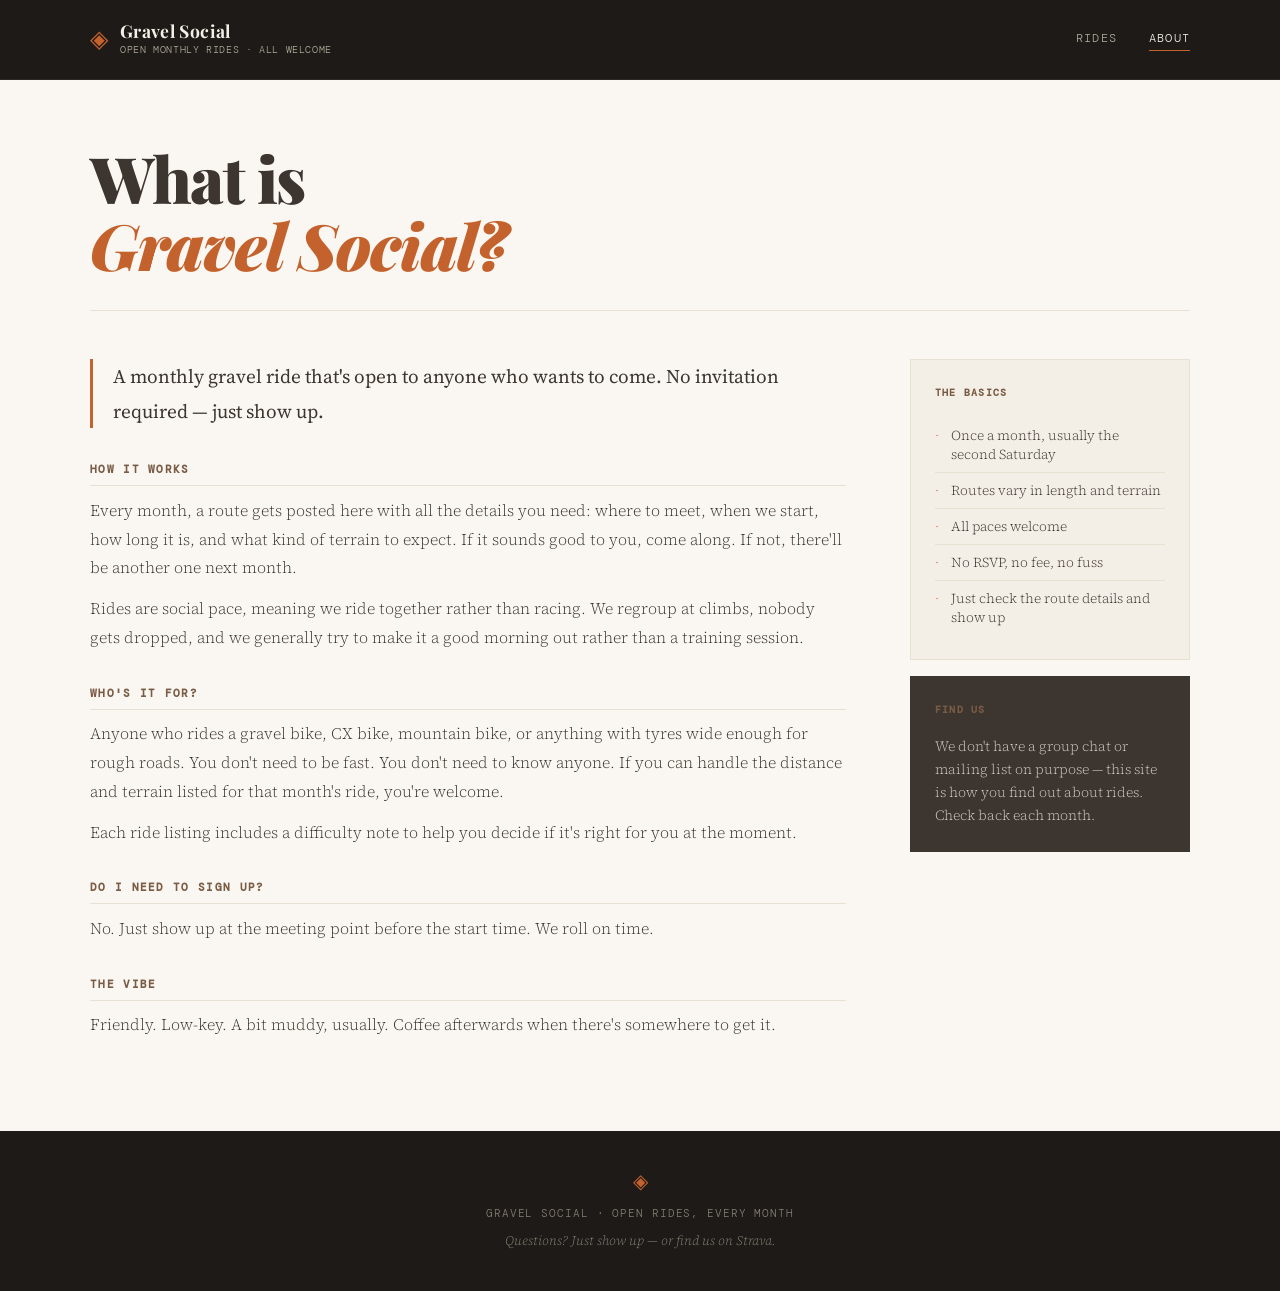
==== about.html @ 765bb306 "Add files via upload" ====
<!DOCTYPE html>
<html lang="en">
<head>
  <meta charset="UTF-8" />
  <meta name="viewport" content="width=device-width, initial-scale=1.0" />
  <title>About · Gravel Social</title>
  <link rel="preconnect" href="https://fonts.googleapis.com" />
  <link rel="preconnect" href="https://fonts.gstatic.com" crossorigin />
  <link href="https://fonts.googleapis.com/css2?family=Playfair+Display:ital,wght@0,700;0,900;1,700&family=Source+Serif+4:ital,wght@0,300;0,400;1,300&family=DM+Mono:wght@400;500&display=swap" rel="stylesheet" />
  <link rel="stylesheet" href="style.css" />
</head>
<body>

  <header class="site-header">
    <div class="header-inner">
      <div class="logo-block">
        <span class="logo-mark">◈</span>
        <div>
          <div class="logo-title">Gravel Social</div>
          <div class="logo-sub">Open monthly rides · All welcome</div>
        </div>
      </div>
      <nav class="site-nav">
        <a href="index.html">Rides</a>
        <a href="about.html" class="active">About</a>
      </nav>
    </div>
  </header>

  <main class="ride-page">
    <div class="ride-page-inner about-page">

      <h1 class="ride-page-title about-title">What is<br><em>Gravel Social?</em></h1>

      <div class="about-body">
        <div class="about-main">
          <p class="about-lead">A monthly gravel ride that's open to anyone who wants to come. No invitation required — just show up.</p>

          <h2>How it works</h2>
          <p>Every month, a route gets posted here with all the details you need: where to meet, when we start, how long it is, and what kind of terrain to expect. If it sounds good to you, come along. If not, there'll be another one next month.</p>
          <p>Rides are social pace, meaning we ride together rather than racing. We regroup at climbs, nobody gets dropped, and we generally try to make it a good morning out rather than a training session.</p>

          <h2>Who's it for?</h2>
          <p>Anyone who rides a gravel bike, CX bike, mountain bike, or anything with tyres wide enough for rough roads. You don't need to be fast. You don't need to know anyone. If you can handle the distance and terrain listed for that month's ride, you're welcome.</p>
          <p>Each ride listing includes a difficulty note to help you decide if it's right for you at the moment.</p>

          <h2>Do I need to sign up?</h2>
          <p>No. Just show up at the meeting point before the start time. We roll on time.</p>

          <h2>The vibe</h2>
          <p>Friendly. Low-key. A bit muddy, usually. Coffee afterwards when there's somewhere to get it.</p>
        </div>

        <aside class="about-sidebar">
          <div class="sidebar-card">
            <h3>The basics</h3>
            <ul class="sidebar-list sidebar-list--plain">
              <li>Once a month, usually the second Saturday</li>
              <li>Routes vary in length and terrain</li>
              <li>All paces welcome</li>
              <li>No RSVP, no fee, no fuss</li>
              <li>Just check the route details and show up</li>
            </ul>
          </div>
          <div class="sidebar-card sidebar-card--note">
            <h3>Find us</h3>
            <p>We don't have a group chat or mailing list on purpose — this site is how you find out about rides. Check back each month.</p>
          </div>
        </aside>
      </div>

    </div>
  </main>

  <footer class="site-footer">
    <div class="footer-inner">
      <span class="logo-mark">◈</span>
      <p>Gravel Social · Open rides, every month</p>
      <p class="footer-note">Questions? Just show up — or find us on Strava.</p>
    </div>
  </footer>

</body>
</html>
---- style.css ----
/* ============================================================
   GRAVEL SOCIAL — Stylesheet
   Earthy outdoor editorial aesthetic
   ============================================================ */

:root {
  --clay:    #c4622d;
  --stone:   #3d3530;
  --parchment: #f4efe6;
  --cream:   #faf7f2;
  --bark:    #7a5c45;
  --moss:    #5a6646;
  --dust:    #e8e0d0;
  --pale:    #b0a898;
  --ink:     #1e1a17;

  --font-display: 'Playfair Display', Georgia, serif;
  --font-body:    'Source Serif 4', Georgia, serif;
  --font-mono:    'DM Mono', monospace;
}

*, *::before, *::after { box-sizing: border-box; margin: 0; padding: 0; }

html { font-size: 16px; scroll-behavior: smooth; }

body {
  background-color: var(--cream);
  color: var(--stone);
  font-family: var(--font-body);
  font-weight: 300;
  line-height: 1.7;
  min-height: 100vh;
  display: flex;
  flex-direction: column;
}

main { flex: 1; }

img { max-width: 100%; display: block; }

a { color: inherit; text-decoration: none; }

/* ============================================================
   HEADER
   ============================================================ */

.site-header {
  background: var(--ink);
  color: var(--parchment);
  padding: 1.25rem 2rem;
  position: sticky;
  top: 0;
  z-index: 100;
  border-bottom: 1px solid rgba(255,255,255,0.07);
}

.header-inner {
  max-width: 1100px;
  margin: 0 auto;
  display: flex;
  align-items: center;
  justify-content: space-between;
  gap: 1rem;
}

.logo-block {
  display: flex;
  align-items: center;
  gap: 0.75rem;
}

.logo-mark {
  font-size: 1.5rem;
  color: var(--clay);
  line-height: 1;
}

.logo-title {
  font-family: var(--font-display);
  font-weight: 700;
  font-size: 1.1rem;
  letter-spacing: 0.02em;
  line-height: 1.2;
}

.logo-sub {
  font-family: var(--font-mono);
  font-size: 0.65rem;
  color: var(--pale);
  letter-spacing: 0.06em;
  text-transform: uppercase;
}

.site-nav {
  display: flex;
  gap: 2rem;
}

.site-nav a {
  font-family: var(--font-mono);
  font-size: 0.75rem;
  letter-spacing: 0.1em;
  text-transform: uppercase;
  color: var(--pale);
  transition: color 0.2s;
  padding-bottom: 2px;
  border-bottom: 1px solid transparent;
}

.site-nav a:hover,
.site-nav a.active {
  color: var(--parchment);
  border-bottom-color: var(--clay);
}

/* ============================================================
   HERO
   ============================================================ */

.hero {
  position: relative;
  background: var(--stone);
  color: var(--parchment);
  padding: 5rem 2rem 5rem;
  overflow: hidden;
}

.hero-texture {
  position: absolute;
  inset: 0;
  background-image:
    radial-gradient(ellipse at 20% 50%, rgba(196,98,45,0.15) 0%, transparent 60%),
    repeating-linear-gradient(
      45deg,
      transparent,
      transparent 40px,
      rgba(255,255,255,0.015) 40px,
      rgba(255,255,255,0.015) 41px
    );
  pointer-events: none;
}

.hero-inner {
  max-width: 1100px;
  margin: 0 auto;
  position: relative;
  z-index: 1;
  max-width: 600px;
}

.hero-label {
  font-family: var(--font-mono);
  font-size: 0.72rem;
  letter-spacing: 0.14em;
  text-transform: uppercase;
  color: var(--clay);
  margin-bottom: 1.25rem;
}

.hero-title {
  font-family: var(--font-display);
  font-size: clamp(2.8rem, 6vw, 4.5rem);
  font-weight: 900;
  line-height: 1.05;
  letter-spacing: -0.02em;
  margin-bottom: 1.5rem;
  color: var(--parchment);
}

.hero-title em {
  font-style: italic;
  color: var(--clay);
}

.hero-body {
  font-size: 1.05rem;
  color: rgba(244,239,230,0.75);
  max-width: 480px;
  line-height: 1.75;
}

.hero-wheel {
  position: absolute;
  right: -2rem;
  top: 50%;
  transform: translateY(-50%);
  width: min(380px, 45vw);
  opacity: 0.08;
  color: var(--parchment);
  animation: spin 60s linear infinite;
}

@keyframes spin {
  from { transform: translateY(-50%) rotate(0deg); }
  to   { transform: translateY(-50%) rotate(360deg); }
}

/* ============================================================
   RIDES SECTION
   ============================================================ */

.rides-section {
  max-width: 1100px;
  margin: 0 auto;
  padding: 4rem 2rem;
}

.section-header {
  display: flex;
  align-items: center;
  gap: 1.5rem;
  margin-bottom: 2rem;
}

.section-header h2 {
  font-family: var(--font-mono);
  font-size: 0.72rem;
  letter-spacing: 0.14em;
  text-transform: uppercase;
  color: var(--bark);
  white-space: nowrap;
}

.section-rule {
  flex: 1;
  height: 1px;
  background: var(--dust);
}

.past-header {
  margin-top: 4rem;
}

/* ============================================================
   RIDE CARDS
   ============================================================ */

.rides-list {
  display: flex;
  flex-direction: column;
  gap: 1px;
}

.ride-card {
  display: grid;
  grid-template-columns: 90px 1fr auto;
  gap: 1.5rem;
  align-items: center;
  padding: 1.75rem 2rem;
  background: var(--parchment);
  border: 1px solid var(--dust);
  transition: all 0.2s ease;
  text-decoration: none;
  color: var(--stone);
  position: relative;
}

.ride-card::before {
  content: '';
  position: absolute;
  left: 0;
  top: 0;
  bottom: 0;
  width: 3px;
  background: var(--clay);
  opacity: 0;
  transition: opacity 0.2s;
}

.ride-card:hover {
  background: white;
  transform: translateX(4px);
  box-shadow: -4px 0 0 var(--clay), 0 4px 20px rgba(0,0,0,0.08);
}

.ride-card:hover::before { opacity: 1; }

.ride-card.past {
  opacity: 0.75;
}

.ride-card.past:hover {
  opacity: 1;
}

/* Date block */
.ride-date-block {
  display: flex;
  flex-direction: column;
  align-items: center;
  text-align: center;
  border-right: 1px solid var(--dust);
  padding-right: 1.5rem;
}

.ride-month {
  font-family: var(--font-mono);
  font-size: 0.65rem;
  letter-spacing: 0.1em;
  text-transform: uppercase;
  color: var(--bark);
}

.ride-day {
  font-family: var(--font-display);
  font-size: 2.4rem;
  font-weight: 900;
  line-height: 1;
  color: var(--stone);
}

.ride-year {
  font-family: var(--font-mono);
  font-size: 0.6rem;
  color: var(--pale);
}

/* Ride info */
.ride-info { flex: 1; }

.ride-meta-row {
  display: flex;
  align-items: center;
  gap: 1rem;
  margin-bottom: 0.4rem;
}

.tag {
  font-family: var(--font-mono);
  font-size: 0.6rem;
  letter-spacing: 0.1em;
  text-transform: uppercase;
  padding: 0.2em 0.6em;
  border-radius: 2px;
}

.tag--upcoming {
  background: var(--clay);
  color: white;
}

.tag--past {
  background: var(--dust);
  color: var(--bark);
}

.ride-distance {
  font-family: var(--font-mono);
  font-size: 0.68rem;
  color: var(--pale);
}

.ride-name {
  font-family: var(--font-display);
  font-size: 1.3rem;
  font-weight: 700;
  line-height: 1.2;
  margin-bottom: 0.4rem;
}

.ride-teaser {
  font-size: 0.88rem;
  color: var(--bark);
  margin-bottom: 0.75rem;
  line-height: 1.55;
}

.ride-details-row {
  display: flex;
  gap: 1.5rem;
  flex-wrap: wrap;
}

.detail-item {
  font-family: var(--font-mono);
  font-size: 0.68rem;
  color: var(--stone);
}

.ride-arrow {
  font-size: 1.25rem;
  color: var(--pale);
  transition: all 0.2s;
  padding-left: 1rem;
}

.ride-card:hover .ride-arrow {
  color: var(--clay);
  transform: translateX(4px);
}

/* ============================================================
   RIDE DETAIL PAGE
   ============================================================ */

.ride-page {
  padding: 3rem 2rem 5rem;
}

.ride-page-inner {
  max-width: 1100px;
  margin: 0 auto;
}

.back-link {
  font-family: var(--font-mono);
  font-size: 0.72rem;
  letter-spacing: 0.08em;
  text-transform: uppercase;
  color: var(--bark);
  display: inline-block;
  margin-bottom: 2.5rem;
  transition: color 0.2s;
}

.back-link:hover { color: var(--clay); }

.ride-page-header {
  margin-bottom: 3rem;
  padding-bottom: 2.5rem;
  border-bottom: 1px solid var(--dust);
}

.ride-page-date {
  display: flex;
  align-items: center;
  gap: 1rem;
  margin-bottom: 1rem;
}

.ride-page-datetext {
  font-family: var(--font-mono);
  font-size: 0.72rem;
  color: var(--bark);
  letter-spacing: 0.06em;
}

.ride-page-title {
  font-family: var(--font-display);
  font-size: clamp(2.2rem, 4.5vw, 3.5rem);
  font-weight: 900;
  line-height: 1.05;
  letter-spacing: -0.02em;
  margin-bottom: 2rem;
}

.ride-page-title em {
  font-style: italic;
  color: var(--clay);
}

.ride-page-stats {
  display: flex;
  gap: 0;
  flex-wrap: wrap;
}

.stat-block {
  display: flex;
  flex-direction: column;
  padding: 1rem 2rem 1rem 0;
  margin-right: 2rem;
  border-right: 1px solid var(--dust);
}

.stat-block:last-child {
  border-right: none;
}

.stat-label {
  font-family: var(--font-mono);
  font-size: 0.62rem;
  letter-spacing: 0.1em;
  text-transform: uppercase;
  color: var(--pale);
  margin-bottom: 0.2rem;
}

.stat-value {
  font-family: var(--font-display);
  font-size: 1.35rem;
  font-weight: 700;
  color: var(--stone);
  line-height: 1.2;
}

/* Body layout */
.ride-page-body {
  display: grid;
  grid-template-columns: 1fr 300px;
  gap: 4rem;
  align-items: start;
}

.ride-page-main { min-width: 0; }

.ride-section {
  margin-bottom: 2.5rem;
}

.ride-section h2 {
  font-family: var(--font-mono);
  font-size: 0.68rem;
  letter-spacing: 0.12em;
  text-transform: uppercase;
  color: var(--bark);
  margin-bottom: 0.75rem;
  padding-bottom: 0.5rem;
  border-bottom: 1px solid var(--dust);
}

.ride-section p {
  font-size: 0.975rem;
  line-height: 1.75;
  margin-bottom: 0.75rem;
}

.info-box {
  background: var(--parchment);
  border: 1px solid var(--dust);
  padding: 1.5rem;
  display: flex;
  flex-direction: column;
  gap: 1.25rem;
}

.info-row {
  display: flex;
  gap: 1rem;
  align-items: flex-start;
}

.info-icon { font-size: 1.1rem; margin-top: 0.1rem; }

.info-row strong { display: block; margin-bottom: 0.2rem; }

.info-row p {
  font-size: 0.875rem;
  color: var(--bark);
  margin: 0;
}

.map-link {
  display: inline-flex;
  align-items: center;
  gap: 0.5rem;
  background: var(--clay);
  color: white;
  padding: 0.75rem 1.5rem;
  font-family: var(--font-mono);
  font-size: 0.75rem;
  letter-spacing: 0.08em;
  text-transform: uppercase;
  margin-top: 0.5rem;
  margin-right: 0.75rem;
  transition: background 0.2s;
}

.map-link:hover { background: var(--stone); }

.map-link-arrow { font-size: 1rem; }

.ride-list {
  list-style: none;
  display: flex;
  flex-direction: column;
  gap: 0.5rem;
}

.ride-list li {
  font-size: 0.95rem;
  padding-left: 1.5rem;
  position: relative;
  line-height: 1.6;
}

.ride-list li::before {
  content: '—';
  position: absolute;
  left: 0;
  color: var(--clay);
  font-weight: bold;
}

/* Photo grid */
.photo-grid {
  display: grid;
  grid-template-columns: repeat(2, 1fr);
  gap: 0.75rem;
}

.photo-grid img {
  width: 100%;
  aspect-ratio: 4/3;
  object-fit: cover;
  display: block;
}

/* Sidebar */
.ride-page-sidebar {
  display: flex;
  flex-direction: column;
  gap: 1rem;
  position: sticky;
  top: 80px;
}

.sidebar-card {
  background: var(--parchment);
  border: 1px solid var(--dust);
  padding: 1.5rem;
}

.sidebar-card--note {
  background: var(--stone);
  color: var(--parchment);
  border-color: var(--stone);
}

.sidebar-card--note h3 { color: var(--clay); }
.sidebar-card--note p  { color: rgba(244,239,230,0.8); }

.sidebar-card h3 {
  font-family: var(--font-mono);
  font-size: 0.65rem;
  letter-spacing: 0.12em;
  text-transform: uppercase;
  color: var(--bark);
  margin-bottom: 1rem;
}

.sidebar-card p {
  font-size: 0.875rem;
  line-height: 1.65;
}

.sidebar-list {
  list-style: none;
  display: flex;
  flex-direction: column;
}

.sidebar-list li {
  display: flex;
  justify-content: space-between;
  gap: 1rem;
  font-size: 0.85rem;
  padding: 0.5rem 0;
  border-bottom: 1px solid var(--dust);
  line-height: 1.4;
}

.sidebar-list li:last-child { border-bottom: none; }

.sidebar-label {
  font-family: var(--font-mono);
  font-size: 0.62rem;
  letter-spacing: 0.08em;
  text-transform: uppercase;
  color: var(--pale);
  white-space: nowrap;
  margin-top: 0.1rem;
}

.sidebar-list--plain li {
  display: block;
  padding-left: 1rem;
  position: relative;
}

.sidebar-list--plain li::before {
  content: '·';
  position: absolute;
  left: 0;
  color: var(--clay);
}

/* ============================================================
   ABOUT PAGE
   ============================================================ */

.about-page { padding-top: 1rem; }

.about-title {
  font-family: var(--font-display);
  font-size: clamp(2.5rem, 5vw, 4rem);
  font-weight: 900;
  line-height: 1.05;
  margin-bottom: 3rem;
  padding-bottom: 2rem;
  border-bottom: 1px solid var(--dust);
}

.about-body {
  display: grid;
  grid-template-columns: 1fr 280px;
  gap: 4rem;
  align-items: start;
}

.about-main h2 {
  font-family: var(--font-mono);
  font-size: 0.68rem;
  letter-spacing: 0.12em;
  text-transform: uppercase;
  color: var(--bark);
  margin: 2rem 0 0.6rem;
  padding-bottom: 0.4rem;
  border-bottom: 1px solid var(--dust);
}

.about-main h2:first-of-type { margin-top: 0; }

.about-main p {
  font-size: 1rem;
  line-height: 1.8;
  margin-bottom: 0.75rem;
}

.about-lead {
  font-size: 1.2rem !important;
  font-weight: 400;
  color: var(--stone);
  border-left: 3px solid var(--clay);
  padding-left: 1.25rem;
  margin-bottom: 2rem !important;
}

.about-sidebar {
  display: flex;
  flex-direction: column;
  gap: 1rem;
  position: sticky;
  top: 80px;
}

/* ============================================================
   FOOTER
   ============================================================ */

.site-footer {
  background: var(--ink);
  color: var(--pale);
  padding: 2.5rem 2rem;
  margin-top: auto;
}

.footer-inner {
  max-width: 1100px;
  margin: 0 auto;
  display: flex;
  flex-direction: column;
  align-items: center;
  gap: 0.4rem;
  text-align: center;
}

.footer-inner .logo-mark {
  font-size: 1.25rem;
  margin-bottom: 0.4rem;
}

.footer-inner p {
  font-family: var(--font-mono);
  font-size: 0.7rem;
  letter-spacing: 0.08em;
  text-transform: uppercase;
  color: rgba(176,168,152,0.7);
}

.footer-note {
  font-style: italic;
  text-transform: none !important;
  letter-spacing: 0 !important;
  font-family: var(--font-body) !important;
  font-size: 0.82rem !important;
}

/* ============================================================
   RESPONSIVE
   ============================================================ */

@media (max-width: 800px) {
  .ride-page-body,
  .about-body {
    grid-template-columns: 1fr;
  }

  .ride-page-sidebar,
  .about-sidebar {
    position: static;
  }

  .ride-card {
    grid-template-columns: 70px 1fr auto;
    padding: 1.25rem;
    gap: 1rem;
  }

  .ride-page-stats {
    gap: 0;
  }

  .stat-block {
    padding: 0.75rem 1rem 0.75rem 0;
    margin-right: 1rem;
  }

  .hero-wheel { display: none; }

  .hero { padding: 3.5rem 1.5rem; }
}

@media (max-width: 500px) {
  .site-header { padding: 1rem; }
  .rides-section { padding: 2.5rem 1rem; }
  .ride-page { padding: 2rem 1rem 4rem; }

  .ride-card {
    grid-template-columns: 60px 1fr;
  }
  .ride-arrow { display: none; }

  .ride-details-row { flex-direction: column; gap: 0.3rem; }

  .photo-grid { grid-template-columns: 1fr; }
}
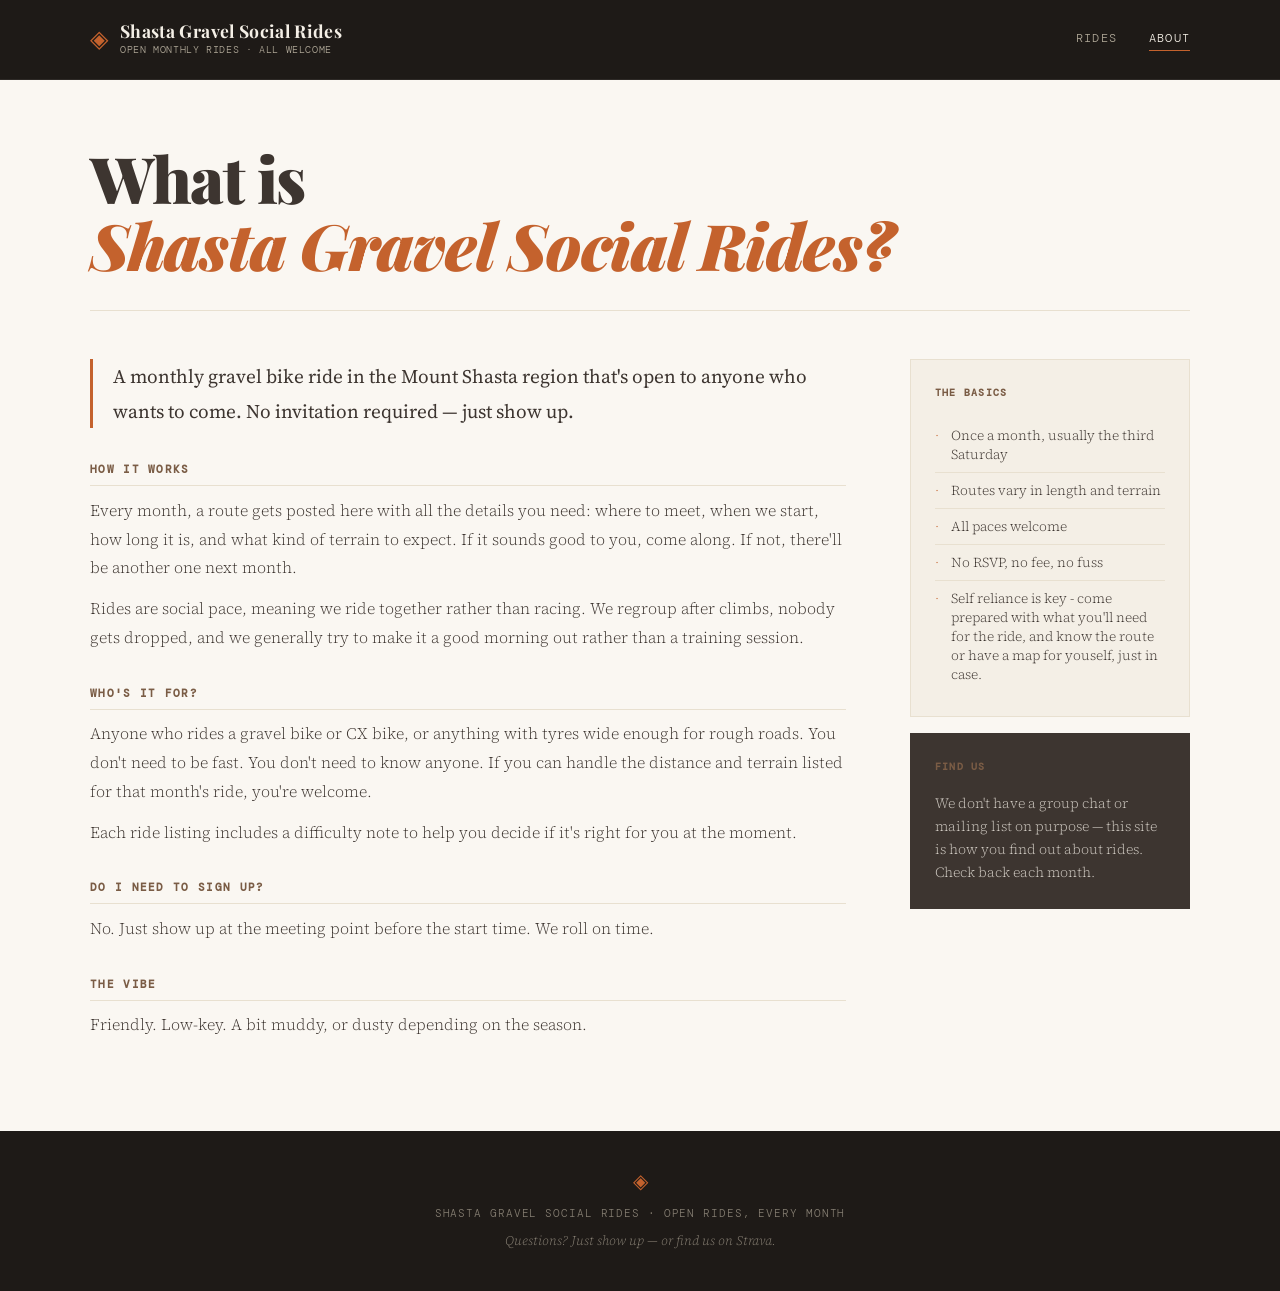
==== commit aeb74420: "Update branding from Gravel Social to Shasta Gravel Social Rides" ====
--- a/about.html
+++ b/about.html
@@ -3,7 +3,7 @@
 <head>
   <meta charset="UTF-8" />
   <meta name="viewport" content="width=device-width, initial-scale=1.0" />
-  <title>About · Gravel Social</title>
+  <title>About · Shasta Gravel Social Rides</title>
   <link rel="preconnect" href="https://fonts.googleapis.com" />
   <link rel="preconnect" href="https://fonts.gstatic.com" crossorigin />
   <link href="https://fonts.googleapis.com/css2?family=Playfair+Display:ital,wght@0,700;0,900;1,700&family=Source+Serif+4:ital,wght@0,300;0,400;1,300&family=DM+Mono:wght@400;500&display=swap" rel="stylesheet" />
@@ -16,7 +16,7 @@
       <div class="logo-block">
         <span class="logo-mark">◈</span>
         <div>
-          <div class="logo-title">Gravel Social</div>
+          <div class="logo-title">Shasta Gravel Social Rides</div>
           <div class="logo-sub">Open monthly rides · All welcome</div>
         </div>
       </div>
@@ -30,36 +30,36 @@
   <main class="ride-page">
     <div class="ride-page-inner about-page">
 
-      <h1 class="ride-page-title about-title">What is<br><em>Gravel Social?</em></h1>
+      <h1 class="ride-page-title about-title">What is<br><em>Shasta Gravel Social Rides?</em></h1>
 
       <div class="about-body">
         <div class="about-main">
-          <p class="about-lead">A monthly gravel ride that's open to anyone who wants to come. No invitation required — just show up.</p>
+          <p class="about-lead">A monthly gravel bike ride in the Mount Shasta region that's open to anyone who wants to come. No invitation required — just show up.</p>
 
           <h2>How it works</h2>
           <p>Every month, a route gets posted here with all the details you need: where to meet, when we start, how long it is, and what kind of terrain to expect. If it sounds good to you, come along. If not, there'll be another one next month.</p>
-          <p>Rides are social pace, meaning we ride together rather than racing. We regroup at climbs, nobody gets dropped, and we generally try to make it a good morning out rather than a training session.</p>
+          <p>Rides are social pace, meaning we ride together rather than racing. We regroup after climbs, nobody gets dropped, and we generally try to make it a good morning out rather than a training session.</p>
 
           <h2>Who's it for?</h2>
-          <p>Anyone who rides a gravel bike, CX bike, mountain bike, or anything with tyres wide enough for rough roads. You don't need to be fast. You don't need to know anyone. If you can handle the distance and terrain listed for that month's ride, you're welcome.</p>
+          <p>Anyone who rides a gravel bike or CX bike, or anything with tyres wide enough for rough roads. You don't need to be fast. You don't need to know anyone. If you can handle the distance and terrain listed for that month's ride, you're welcome.</p>
           <p>Each ride listing includes a difficulty note to help you decide if it's right for you at the moment.</p>
 
           <h2>Do I need to sign up?</h2>
           <p>No. Just show up at the meeting point before the start time. We roll on time.</p>
 
           <h2>The vibe</h2>
-          <p>Friendly. Low-key. A bit muddy, usually. Coffee afterwards when there's somewhere to get it.</p>
+          <p>Friendly. Low-key. A bit muddy, or dusty depending on the season.</p>
         </div>
 
         <aside class="about-sidebar">
           <div class="sidebar-card">
             <h3>The basics</h3>
             <ul class="sidebar-list sidebar-list--plain">
-              <li>Once a month, usually the second Saturday</li>
+              <li>Once a month, usually the third Saturday</li>
               <li>Routes vary in length and terrain</li>
               <li>All paces welcome</li>
               <li>No RSVP, no fee, no fuss</li>
-              <li>Just check the route details and show up</li>
+              <li>Self reliance is key - come prepared with what you'll need for the ride, and know the route or have a map for youself, just in case.</li>
             </ul>
           </div>
           <div class="sidebar-card sidebar-card--note">
@@ -75,7 +75,7 @@
   <footer class="site-footer">
     <div class="footer-inner">
       <span class="logo-mark">◈</span>
-      <p>Gravel Social · Open rides, every month</p>
+      <p>Shasta Gravel Social Rides · Open rides, every month</p>
       <p class="footer-note">Questions? Just show up — or find us on Strava.</p>
     </div>
   </footer>
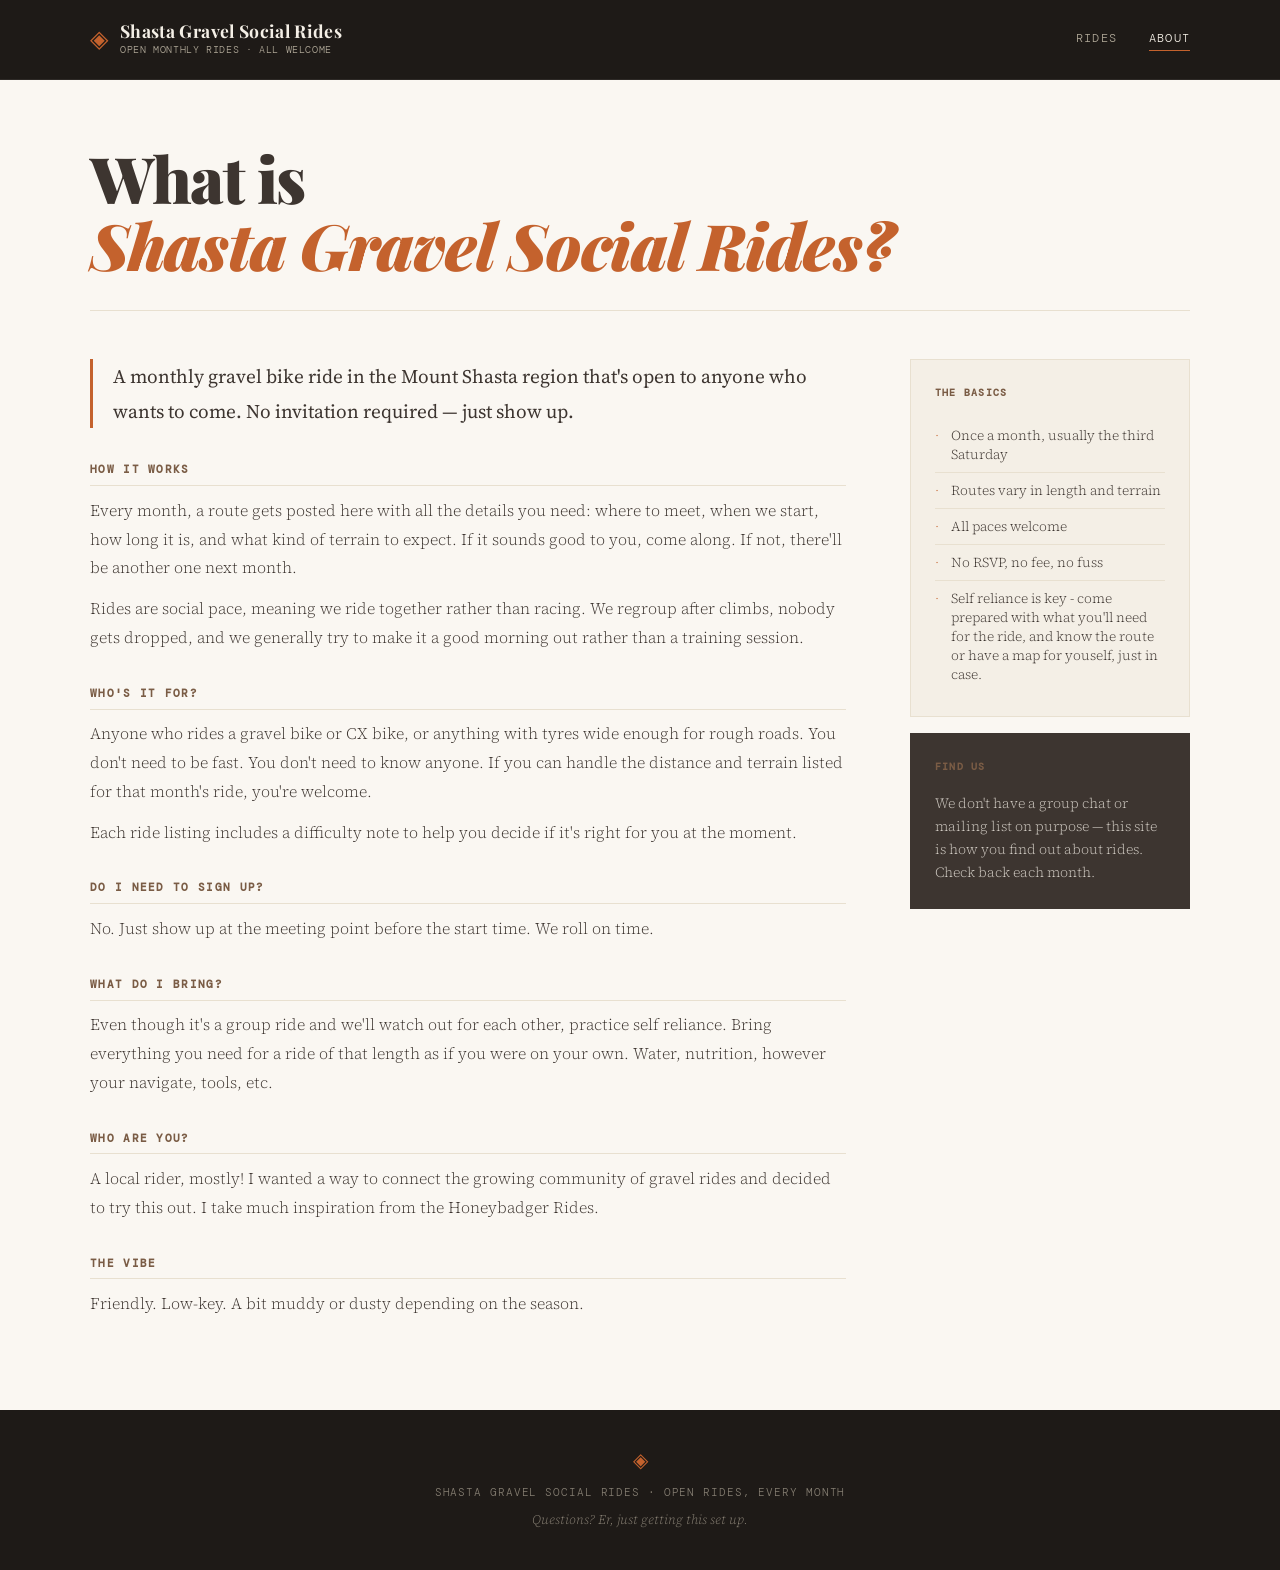
==== commit a97fbd57: "Update about.html with new information sections Added sections about what to bring and who the organ" ====
--- a/about.html
+++ b/about.html
@@ -47,8 +47,14 @@
           <h2>Do I need to sign up?</h2>
           <p>No. Just show up at the meeting point before the start time. We roll on time.</p>
 
+          <h2>What do I bring?</h2>
+          <p>Even though it's a group ride and we'll watch out for each other, practice self reliance. Bring everything you need for a ride of that length as if you were on your own. Water, nutrition, however your navigate, tools, etc.</p>
+
+          <h2>Who are you?</h2>
+          <p>A local rider, mostly! I wanted a way to connect the growing community of gravel rides and decided to try this out. I take much inspiration from the Honeybadger Rides.</p>
+
           <h2>The vibe</h2>
-          <p>Friendly. Low-key. A bit muddy, or dusty depending on the season.</p>
+          <p>Friendly. Low-key. A bit muddy or dusty depending on the season.</p>
         </div>
 
         <aside class="about-sidebar">
@@ -76,7 +82,7 @@
     <div class="footer-inner">
       <span class="logo-mark">◈</span>
       <p>Shasta Gravel Social Rides · Open rides, every month</p>
-      <p class="footer-note">Questions? Just show up — or find us on Strava.</p>
+      <p class="footer-note">Questions? Er, just getting this set up.</p>
     </div>
   </footer>
 
--- a/style.css
+++ b/style.css
@@ -1,5 +1,5 @@
 /* ============================================================
-   GRAVEL SOCIAL — Stylesheet
+   SHASTA GRAVEL RIDES — Stylesheet
    Earthy outdoor editorial aesthetic
    ============================================================ */
 
